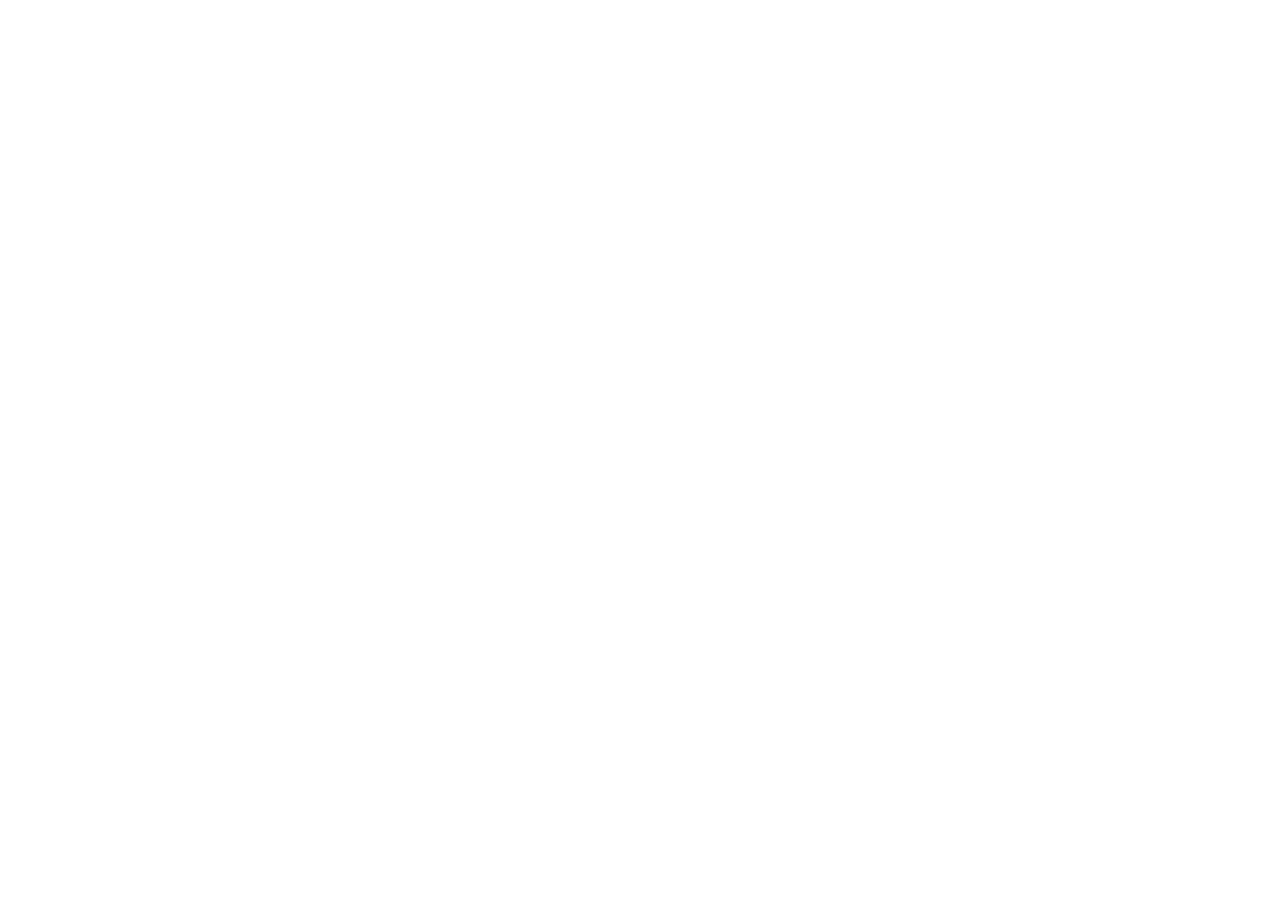
==== pages/about.html @ ea011dbf "Initial commit" ====
<!DOCTYPE html>
<html lang="en">
  <head>
    <meta charset="UTF-8" />
    <meta name="viewport" content="width=device-width, initial-scale=1.0" />
    <title>About</title>
    <link rel="stylesheet" href="../css/main.css" />
  </head>
  <body>
    <header>
      <nav>
        <div class="container">
          <div class="navigation"></div>
        </div>
      </nav>

      <div class="container"></div>
    </header>

    <main>
      <section>
        <div class="container"></div>
      </section>

      <section>
        <div class="container"></div>
      </section>
    </main>

    <footer>
      <div class="container"></div>
    </footer>
  </body>
</html>
---- css/main.css ----
*,
*::after,
*::before {
  margin: 0;
  padding: 0;
  box-sizing: border-box;
}

html {
  font-size: 62.5%;
  scroll-behavior: smooth;
  height: 100%;
}

a {
  display: inline-block;
  text-decoration: none;
}

ul,
ol {
  list-style: none;
}

img {
  display: flex;
  -o-object-fit: cover;
     object-fit: cover;
}

body {
  height: 100%;
  display: flex;
  flex-direction: column;
  font-family: "Barlow";
}

main {
  flex-grow: 1;
}

h1 {
  margin: 0;
}

h1,
h2,
h3,
h4,
h5,
h6 {
  font-family: "Fraunces";
  font-weight: 900;
}

.container {
  width: 100%;
  max-width: 1280px;
  margin-left: auto;
  margin-right: auto;
  padding-left: 5rem;
  padding-right: 5rem;
}

/* fraunces-regular - latin */
@font-face {
  font-display: swap; /* Check https://developer.mozilla.org/en-US/docs/Web/CSS/@font-face/font-display for other options. */
  font-family: "Fraunces";
  font-style: normal;
  font-weight: 400;
  src: url("../fonts/fraunces-v31-latin-regular.woff2") format("woff2"); /* Chrome 36+, Opera 23+, Firefox 39+, Safari 12+, iOS 10+ */
}
/* fraunces-900 - latin */
@font-face {
  font-display: swap; /* Check https://developer.mozilla.org/en-US/docs/Web/CSS/@font-face/font-display for other options. */
  font-family: "Fraunces";
  font-style: normal;
  font-weight: 900;
  src: url("../fonts/fraunces-v31-latin-900.woff2") format("woff2"); /* Chrome 36+, Opera 23+, Firefox 39+, Safari 12+, iOS 10+ */
}
/* barlow-regular - latin */
@font-face {
  font-display: swap; /* Check https://developer.mozilla.org/en-US/docs/Web/CSS/@font-face/font-display for other options. */
  font-family: "Barlow";
  font-style: normal;
  font-weight: 400;
  src: url("../fonts/barlow-v12-latin-regular.woff2") format("woff2"); /* Chrome 36+, Opera 23+, Firefox 39+, Safari 12+, iOS 10+ */
}
/* barlow-700 - latin */
@font-face {
  font-display: swap; /* Check https://developer.mozilla.org/en-US/docs/Web/CSS/@font-face/font-display for other options. */
  font-family: "Barlow";
  font-style: normal;
  font-weight: 700;
  src: url("../fonts/barlow-v12-latin-700.woff2") format("woff2"); /* Chrome 36+, Opera 23+, Firefox 39+, Safari 12+, iOS 10+ */
}/*# sourceMappingURL=main.css.map */
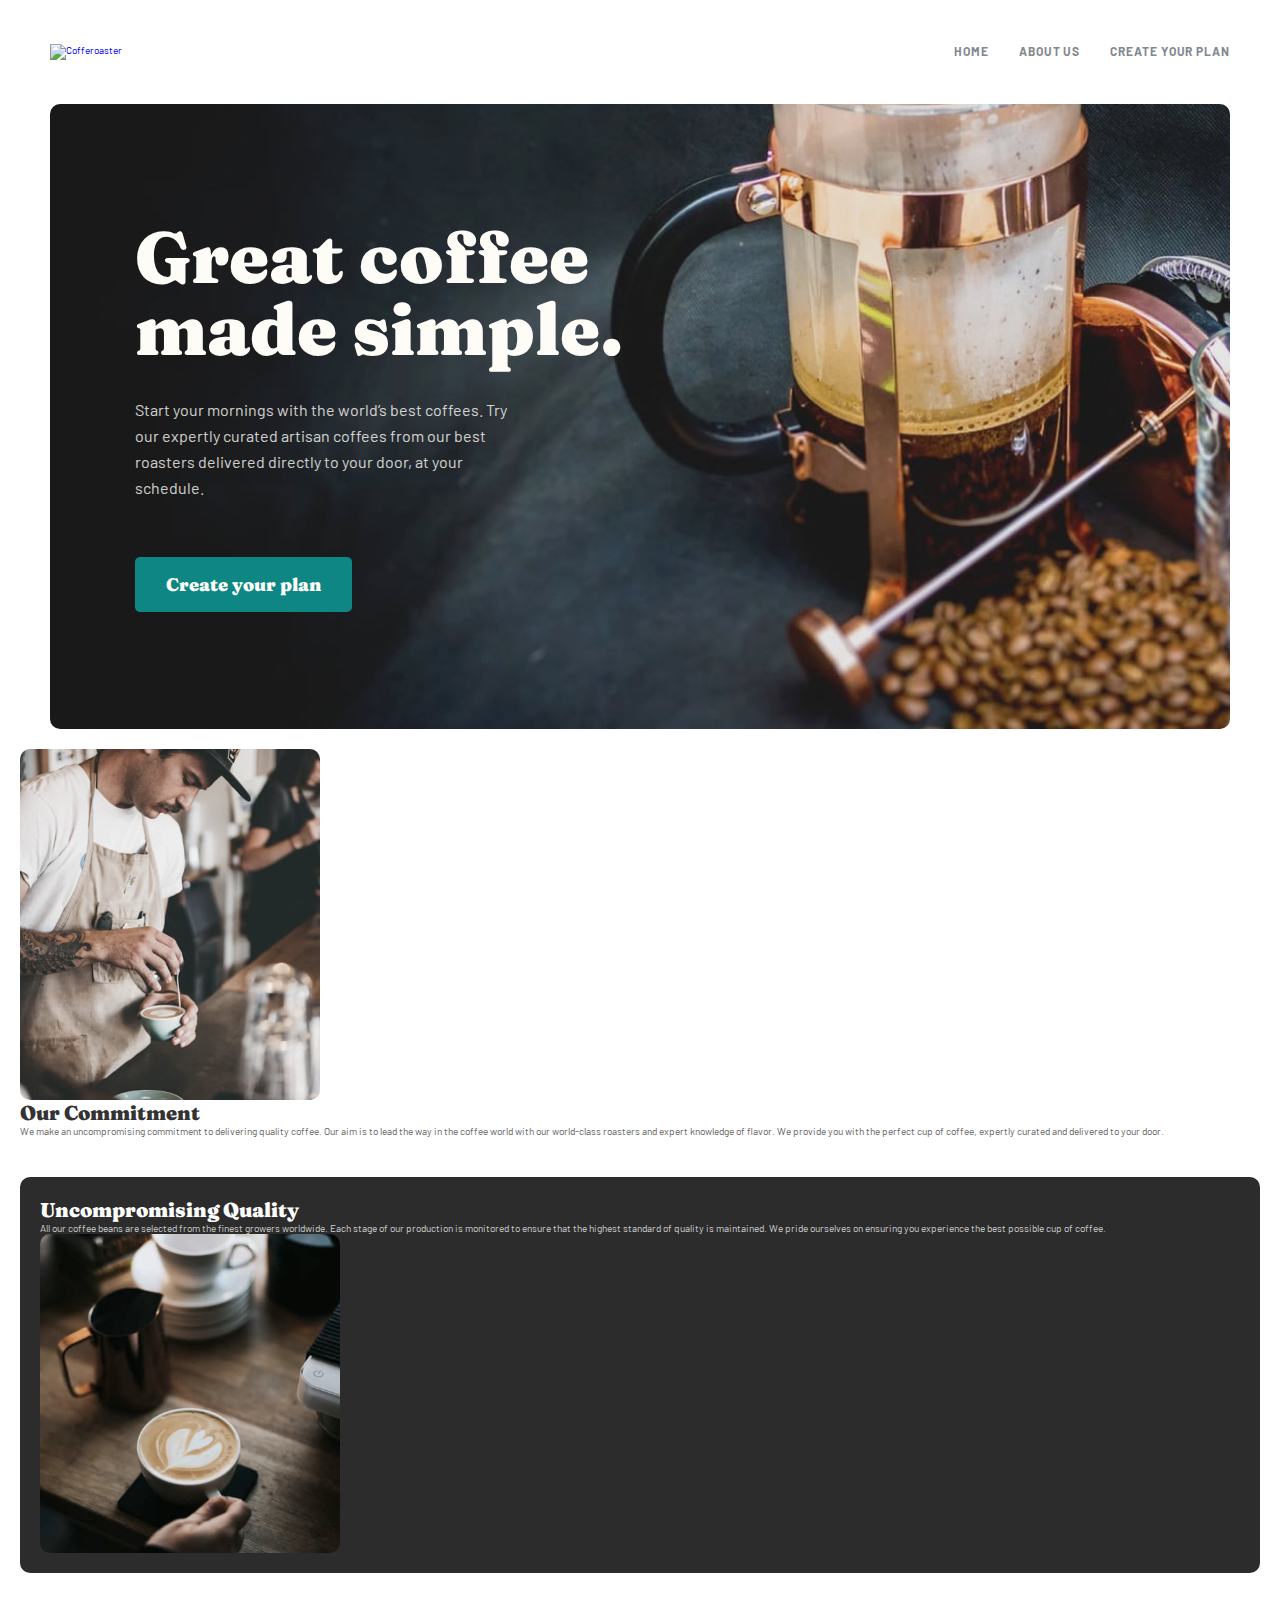
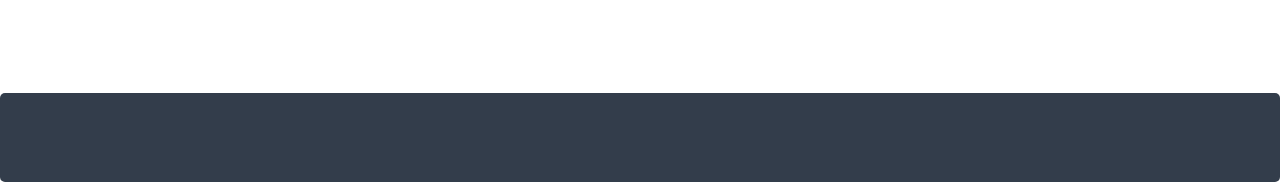
==== commit fdcd450e: "Cofeeraosters" ====
--- a/pages/about.html
+++ b/pages/about.html
@@ -10,20 +10,89 @@
     <header>
       <nav>
         <div class="container">
-          <div class="navigation"></div>
+          <div class="header-menu">
+            <a href="./index.html"
+              ><img
+                class="logo"
+                src="./img/shared/desktop/logo.svg"
+                alt="Cofferoaster"
+            /></a>
+            <ul class="header-menu__links">
+              <li><a class="header-menu__link" href="./index.html">HOME</a></li>
+              <li>
+                <a class="header-menu__link" href="./pages/about.html"
+                  >ABOUT US</a
+                >
+              </li>
+              <li>
+                <a class="header-menu__link" href="./pages/plan.html"
+                  >CREATE YOUR PLAN</a
+                >
+              </li>
+            </ul>
+
+            <button class="burger-button">
+              <img
+                class="burger-menu"
+                src="./img/shared/mobile/icon-hamburger.svg"
+              />
+            </button>
+          </div>
         </div>
       </nav>
 
-      <div class="container"></div>
+      <div class="container">
+        <div class="hero">
+          <div class="hero-content">
+            <h1 class="hero-content__title">Great coffee made simple.</h1>
+            <p class="hero-content__description">
+              Start your mornings with the world’s best coffees. Try our
+              expertly curated artisan coffees from our best roasters delivered
+              directly to your door, at your schedule.
+            </p>
+            <a class="btn" href="./pages/plan.html">Create your plan</a>
+          </div>
+        </div>
+      </div>
     </header>
 
-    <main>
-      <section>
-        <div class="container"></div>
+    <main class="main-content">
+      <section class="commitment-section">
+        <div class="commitment-content">
+          <img
+            src="../img/about/desktop/image-commitment.jpg"
+            alt="Our Commitment"
+          />
+          <div class="commitment-text">
+            <h2>Our Commitment</h2>
+            <p>
+              We make an uncompromising commitment to delivering quality coffee.
+              Our aim is to lead the way in the coffee world with our
+              world-class roasters and expert knowledge of flavor. We provide
+              you with the perfect cup of coffee, expertly curated and delivered
+              to your door.
+            </p>
+          </div>
+        </div>
       </section>
 
-      <section>
-        <div class="container"></div>
+      <section class="quality-section">
+        <div class="quality-content">
+          <div class="quality-text">
+            <h2>Uncompromising Quality</h2>
+            <p>
+              All our coffee beans are selected from the finest growers
+              worldwide. Each stage of our production is monitored to ensure
+              that the highest standard of quality is maintained. We pride
+              ourselves on ensuring you experience the best possible cup of
+              coffee.
+            </p>
+          </div>
+          <img
+            src="../img/about/desktop/image-quality.jpg"
+            alt="Uncompromising Quality"
+          />
+        </div>
       </section>
     </main>
 
--- a/css/main.css
+++ b/css/main.css
@@ -93,4 +93,737 @@
   font-style: normal;
   font-weight: 700;
   src: url("../fonts/barlow-v12-latin-700.woff2") format("woff2"); /* Chrome 36+, Opera 23+, Firefox 39+, Safari 12+, iOS 10+ */
+}
+.btn {
+  padding: 15px 31px;
+  border-radius: 5px;
+  cursor: pointer;
+  background-color: #0e8784;
+  font-size: 18px;
+  line-height: 25px;
+  font-weight: 900;
+  font-family: "Fraunces";
+  color: #fefcf7;
+  border: none;
+}
+
+.btn:hover {
+  background-color: #66d2cf;
+}
+
+.btn:active {
+  background-color: #e2dedb;
+}
+
+.header-menu {
+  display: flex;
+  justify-content: space-between;
+}
+
+nav {
+  padding: 44px 0;
+}
+
+.header-menu__links {
+  display: flex;
+  align-items: center;
+  gap: 30px;
+  font-size: 12px;
+  line-height: 0.8;
+  letter-spacing: 0.92px;
+  font-weight: 700;
+  font-family: "Barlow";
+}
+
+.header-menu__link {
+  color: #83888f;
+}
+
+.header-menu__link:hover {
+  color: #000;
+}
+
+.burger-menu {
+  display: none;
+  position: absolute;
+  top: 0;
+  right: 0;
+}
+
+.burger-button {
+  border: none;
+  background-color: transparent;
+  cursor: pointer;
+  position: absolute;
+  top: 0;
+  right: 0;
+}
+
+.hero {
+  background-image: url(../img/home/desktop/image-hero-coffeepress.jpg);
+  background-size: cover;
+  background-position: center;
+  border-radius: 10px;
+  padding: 11.7rem 8.5rem;
+}
+
+.hero-content__title {
+  font-size: 72px;
+  line-height: 1;
+  font-weight: 900;
+  font-family: "Fraunces";
+  max-width: 49.3rem;
+  color: #fefcf7;
+  margin-bottom: 32px;
+}
+
+.hero-content__description {
+  font-size: 16px;
+  line-height: 26px;
+  font-weight: 400;
+  font-family: "Barlow";
+  max-width: 39.5rem;
+  color: #fefcf7;
+  opacity: 80%;
+  margin-bottom: 56px;
+}
+
+.collection-main {
+  background-image: url(../img/home/desktop/our-collection.svg);
+  background-repeat: no-repeat;
+  background-size: contain;
+  height: 560px;
+  margin-top: 116px;
+  padding-bottom: 100px;
+  box-sizing: content-box;
+}
+
+.collection-cards {
+  display: flex;
+  align-items: center;
+  justify-content: center;
+  gap: 30px;
+  position: relative;
+  top: 150px;
+}
+
+.collection-box__img {
+  width: 255px;
+}
+
+.collection-box {
+  text-align: center;
+  display: flex;
+  flex-direction: column;
+  justify-content: center;
+}
+
+.collection-text {
+  width: 255px;
+}
+
+.collection-text__title {
+  font-size: 24px;
+  line-height: 32px;
+  color: #333d4b;
+  font-family: "Fraunces";
+  font-weight: 900;
+  margin-top: 71.55px;
+}
+
+.collection-text__description {
+  font-size: 16px;
+  line-height: 26px;
+  color: #333d4b;
+  font-family: "Barlow";
+  font-weight: 400;
+  margin-top: 24px;
+}
+
+.creative {
+  padding-bottom: 100px;
+}
+
+.backpage {
+  background-color: #333d4b;
+  background-image: url(../img/plan/desktop/bg-steps.png);
+  background-size: cover;
+  border-radius: 8px;
+  height: 577px;
+  margin-top: 100px;
+  text-align: center;
+  padding: 0 20px;
+}
+
+.creative {
+  height: 820px;
+  padding-bottom: 100px;
+}
+
+.text-size__title {
+  font-family: "Fraunces";
+  font-weight: 900;
+  font-size: 40px;
+  line-height: 48px;
+  margin: 0 auto;
+  color: #fefcf7;
+  padding-top: 100px;
+}
+
+.text-size__description {
+  font-family: "Barlow";
+  font-weight: 400;
+  font-size: 16px;
+  line-height: 26px;
+  opacity: 80%;
+  color: #fefcf7;
+  max-width: 540px;
+  margin: 0 auto;
+  padding-top: 24px;
+  padding-bottom: 86px;
+}
+
+.boss-box {
+  display: flex;
+  justify-content: center;
+  gap: 30px;
+}
+
+.box-small {
+  max-width: 350px;
+  padding: 72px 48px 48px 48px;
+  border-radius: 8px;
+  background-color: #0e8784;
+  display: flex;
+  flex-direction: column;
+  align-items: center;
+  justify-content: center;
+  text-align: center;
+}
+
+.box-text__title {
+  font-size: 24px;
+  line-height: 32px;
+  font-weight: 900;
+  font-family: "Fraunces";
+  color: #fefcf7;
+  margin-top: 56px;
+}
+
+.box-text__description {
+  font-size: 16px;
+  line-height: 26px;
+  font-weight: 400;
+  font-family: "Barlow";
+  color: #fefcf7;
+  width: 255px;
+  margin-top: 24px;
+}
+
+.how-it {
+  margin-top: 100px;
+  padding-bottom: 100px;
+}
+
+.how-it__title {
+  font-size: 24px;
+  line-height: 32px;
+  font-weight: 900;
+  font-family: "Fraunces";
+  color: #83888f;
+  margin-bottom: 80px;
+}
+
+.steps {
+  width: 65%;
+  max-width: 765px;
+  display: flex;
+  justify-content: space-between;
+  align-items: center;
+  height: 2px;
+  background-color: #fdd6ba;
+}
+.steps span {
+  display: inline-block;
+  width: 31px;
+  height: 31px;
+  border-radius: 50%;
+  border: 2px solid #0e8784;
+  background-color: #fff;
+}
+
+.how-it__content__boxes {
+  display: flex;
+  gap: 95px;
+  margin-top: 67px;
+  margin-bottom: 64px;
+}
+
+.number {
+  font-size: 72px;
+  line-height: 72px;
+  font-weight: 900;
+  font-family: "Fraunces";
+  color: #fdd6ba;
+}
+
+.how-it__content__box__title {
+  font-size: 32px;
+  line-height: 36px;
+  font-weight: 900;
+  font-family: "Fraunces";
+  color: #333d4b;
+  width: 255px;
+  margin-top: 38px;
+  margin-bottom: 42px;
+}
+
+.how-it__content__box__description {
+  font-size: 16px;
+  line-height: 26px;
+  font-weight: 400;
+  font-family: "Barlow";
+  width: 285px;
+}
+
+footer {
+  background-color: #333d4b;
+  margin-top: 100px;
+  margin-bottom: 30px;
+  padding: 47px 85px 42px 85px;
+  border-radius: 5px;
+  display: flex;
+  align-items: center;
+  justify-content: space-between;
+}
+
+.logo-footer {
+  display: flex;
+  -moz-column-gap: 102.9px;
+       column-gap: 102.9px;
+  align-items: center;
+}
+
+.footer-menu {
+  display: flex;
+  gap: 33px;
+}
+
+.footer-menu__list a {
+  color: #83888f;
+  font-weight: 700;
+  font-family: "Barlow";
+  font-size: 12px;
+  line-height: 15px;
+  letter-spacing: 0.92px;
+}
+
+.social-icon a {
+  margin-right: 24px;
+}
+
+.social-icon path:hover {
+  fill: #fdd6ba;
+}
+
+.main-content {
+  display: flex;
+  flex-direction: column;
+  gap: 4rem;
+  padding: 2rem;
+}
+.main-content .commitment-section,
+.main-content .quality-section {
+  display: flex;
+  align-items: center;
+  gap: 2rem;
+}
+.main-content .commitment-section img,
+.main-content .quality-section img {
+  width: 300px;
+  height: auto;
+  border-radius: 10px;
+}
+.main-content .commitment-section .commitment-text h2,
+.main-content .commitment-section .quality-text h2,
+.main-content .quality-section .commitment-text h2,
+.main-content .quality-section .quality-text h2 {
+  font-size: 2rem;
+  color: #333;
+}
+.main-content .commitment-section .commitment-text p,
+.main-content .commitment-section .quality-text p,
+.main-content .quality-section .commitment-text p,
+.main-content .quality-section .quality-text p {
+  font-size: 1rem;
+  color: #666;
+}
+.main-content .quality-section {
+  background-color: #2c2c2c;
+  color: #fff;
+  padding: 2rem;
+  border-radius: 10px;
+}
+.main-content .quality-section .quality-text h2 {
+  color: #fff;
+}
+.main-content .quality-section .quality-text p {
+  color: #ccc;
+}
+
+@media screen and (max-width: 1160px) {
+  .box-small {
+    max-width: 320px;
+  }
+  .how-it__content__boxes {
+    gap: 50px;
+  }
+}
+@media screen and (max-width: 1060px) {
+  .box-small {
+    max-width: 280px;
+    padding: 70px 20px 20px 20px;
+  }
+  .box-text__description {
+    width: 220px;
+  }
+  .box-text__title {
+    font-size: 20px;
+  }
+  .box-text__title:nth-child(3) {
+    margin-top: 65px;
+  }
+  .collection-cards {
+    gap: 13px;
+  }
+  .collection-box__img {
+    width: 200px;
+  }
+  .collection-text {
+    width: 200px;
+  }
+  .how-it__content__boxes {
+    gap: 30px;
+  }
+  footer {
+    padding: 47px 50px 47px 85px;
+  }
+}
+@media screen and (max-width: 930px) {
+  .box-small {
+    max-width: 240px;
+  }
+  .how-it__content__boxes {
+    gap: 18px;
+  }
+  .how-it__content__box__description {
+    width: 230px;
+  }
+}
+@media screen and (max-width: 830px) {
+  .boss-box {
+    display: flex;
+    flex-direction: column;
+    align-items: center;
+  }
+  .box-small {
+    max-width: 573px;
+    width: 100%;
+    height: 170px;
+    display: flex;
+    flex-direction: row;
+    gap: 24px;
+    padding: 41px 48px 41px 70px;
+  }
+  .text-size__title {
+    font-size: 32px;
+    line-height: 40px;
+  }
+  .text-size__description {
+    font-size: 15px;
+    line-height: 25px;
+    padding-bottom: 70px;
+  }
+  .box-text {
+    margin-left: 55px;
+  }
+  .box-text__title {
+    margin-top: 0;
+    text-align: left;
+  }
+  .box-text__description {
+    margin-top: 16px;
+    text-align: left;
+    width: 100%;
+  }
+  .backpage {
+    height: 573px;
+  }
+  .how-it__content__boxes {
+    flex-direction: column;
+    text-align: center;
+    gap: 56px;
+  }
+  .how-it__content__box__title {
+    margin-left: auto;
+    margin-right: auto;
+    font-size: 25px;
+    line-height: 30px;
+    max-width: 327px;
+    margin-bottom: 24px;
+    margin-top: 24px;
+  }
+  .how-it__content__box__description {
+    margin-left: auto;
+    margin-right: auto;
+    font-size: 14px;
+    line-height: 16px;
+    max-width: 327px;
+  }
+  .steps {
+    margin-left: auto;
+    margin-right: auto;
+  }
+  .creative {
+    height: 980px;
+  }
+  .how-it__title {
+    text-align: center;
+    font-size: 40px;
+    line-height: 45px;
+  }
+  .last-section-button {
+    display: flex;
+    justify-content: center;
+    align-items: center;
+    text-align: center;
+  }
+  .logo-footer {
+    flex-direction: column;
+    gap: 32px;
+  }
+  footer {
+    flex-direction: column;
+    gap: 65px;
+  }
+}
+@media screen and (max-width: 769px) {
+  .hero {
+    background-image: url(../img/home/tablet/image-hero-coffeepress.jpg);
+    background-position: center;
+    padding: 10.4rem 5.8rem;
+  }
+  .hero-content__title {
+    margin-bottom: 24px;
+    font-size: 48px;
+    line-height: 48px;
+    max-width: 329px;
+  }
+  .hero-content__description {
+    margin-bottom: 40px;
+    font-size: 15px;
+    line-height: 25px;
+  }
+  .collection-main {
+    height: 1050px;
+    margin-top: 120px;
+    padding-bottom: 72px;
+  }
+  .collection-cards {
+    flex-direction: column;
+  }
+  .collection-box {
+    text-align: left;
+    flex-direction: row;
+  }
+  .collection-text {
+    width: 282px;
+  }
+  .collection-text__title {
+    margin-top: 0px;
+  }
+  .backpage {
+    margin-top: 72px;
+  }
+  .logo-footer {
+    flex-direction: column;
+  }
+}
+@media screen and (max-width: 660px) {
+  .header-menu__links {
+    display: none;
+  }
+  .header-menu {
+    align-items: center;
+  }
+  .burger-menu {
+    display: block;
+    width: 29px;
+  }
+  .burger-button {
+    position: relative;
+    top: -8px;
+  }
+}
+@media screen and (max-width: 600px) {
+  .boss-box {
+    display: flex;
+    flex-direction: column;
+    align-items: center;
+  }
+  .box-small {
+    max-width: 279px;
+    width: 100%;
+    height: 382px;
+    display: flex;
+    flex-direction: column;
+    gap: 24px;
+    padding: 72px 12px 48px 12px;
+  }
+  .text-size__title {
+    font-size: 32px;
+    line-height: 40px;
+  }
+  .text-size__description {
+    font-size: 15px;
+    line-height: 25px;
+    padding-bottom: 70px;
+  }
+  .box-text {
+    margin-left: 0;
+    display: flex;
+    flex-direction: column;
+    align-items: center;
+    justify-content: center;
+  }
+  .box-text__title {
+    margin-top: 55px;
+    text-align: left;
+    font-size: 24px;
+    text-align: center;
+  }
+  .box-text__description {
+    margin-top: 16px;
+    text-align: left;
+    width: 100%;
+    text-align: center;
+  }
+  .backpage {
+    height: 902px;
+    background-image: url(../img/plan/mobile/bg-order-summary.png);
+    background-repeat: no-repeat;
+    background-size: cover;
+  }
+  .creative {
+    height: 1499px;
+  }
+}
+@media screen and (max-width: 550px) {
+  .hero {
+    background-image: url(../img/home/mobile/image-hero-coffeepress.jpg);
+    background-position: center;
+    padding: 10rem 2.4rem;
+  }
+  .hero-content {
+    text-align: center;
+  }
+  .hero-content__title {
+    margin-bottom: 24px;
+    font-size: 40px;
+    line-height: 40px;
+    max-width: 279px;
+    margin-left: auto;
+    margin-right: auto;
+  }
+  .hero-content__description {
+    margin-bottom: 40px;
+    font-size: 15px;
+    line-height: 25px;
+    max-width: 279px;
+    margin-left: auto;
+    margin-right: auto;
+  }
+  .collection-main {
+    height: 1580px;
+    margin-top: 120px;
+    padding-bottom: 60px;
+  }
+  .collection-cards {
+    flex-direction: column;
+    gap: 50px;
+  }
+  .collection-box__img {
+    margin-left: auto;
+    margin-right: auto;
+  }
+  .collection-box {
+    text-align: center;
+    flex-direction: column;
+  }
+  .collection-text {
+    width: 282px;
+  }
+  .collection-text__title {
+    margin-top: 24px;
+  }
+  .backpage {
+    margin-top: 60px;
+  }
+  .footer-menu {
+    flex-direction: column;
+    text-align: center;
+  }
+  .social-icon {
+    text-align: center;
+    margin-left: auto;
+    margin-right: auto;
+  }
+  .icon-social {
+    margin-left: auto;
+    margin-right: auto;
+    display: flex;
+    align-items: center;
+    justify-content: center;
+  }
+}
+@media screen and (max-width: 440px) {
+  footer {
+    padding: 40px 30px;
+  }
+}
+@media screen and (max-width: 400px) {
+  .logo {
+    width: 180px;
+  }
+  .burger-menu {
+    width: 19px;
+  }
+  .hero-content__title {
+    font-size: 30px;
+    line-height: 32px;
+  }
+  .hero-content__description {
+    font-size: 18px;
+    line-height: 20px;
+  }
+  .btn {
+    font-size: 13px;
+  }
+}
+@media screen and (max-width: 330px) {
+  .hero-content__title {
+    font-size: 25px;
+    line-height: 25px;
+  }
+  .hero-content__description {
+    font-size: 15px;
+    line-height: 15px;
+  }
+  .btn {
+    font-size: 13px;
+    padding: 15px 25px;
+  }
+  .logo-svg {
+    width: 180px;
+  }
 }/*# sourceMappingURL=main.css.map */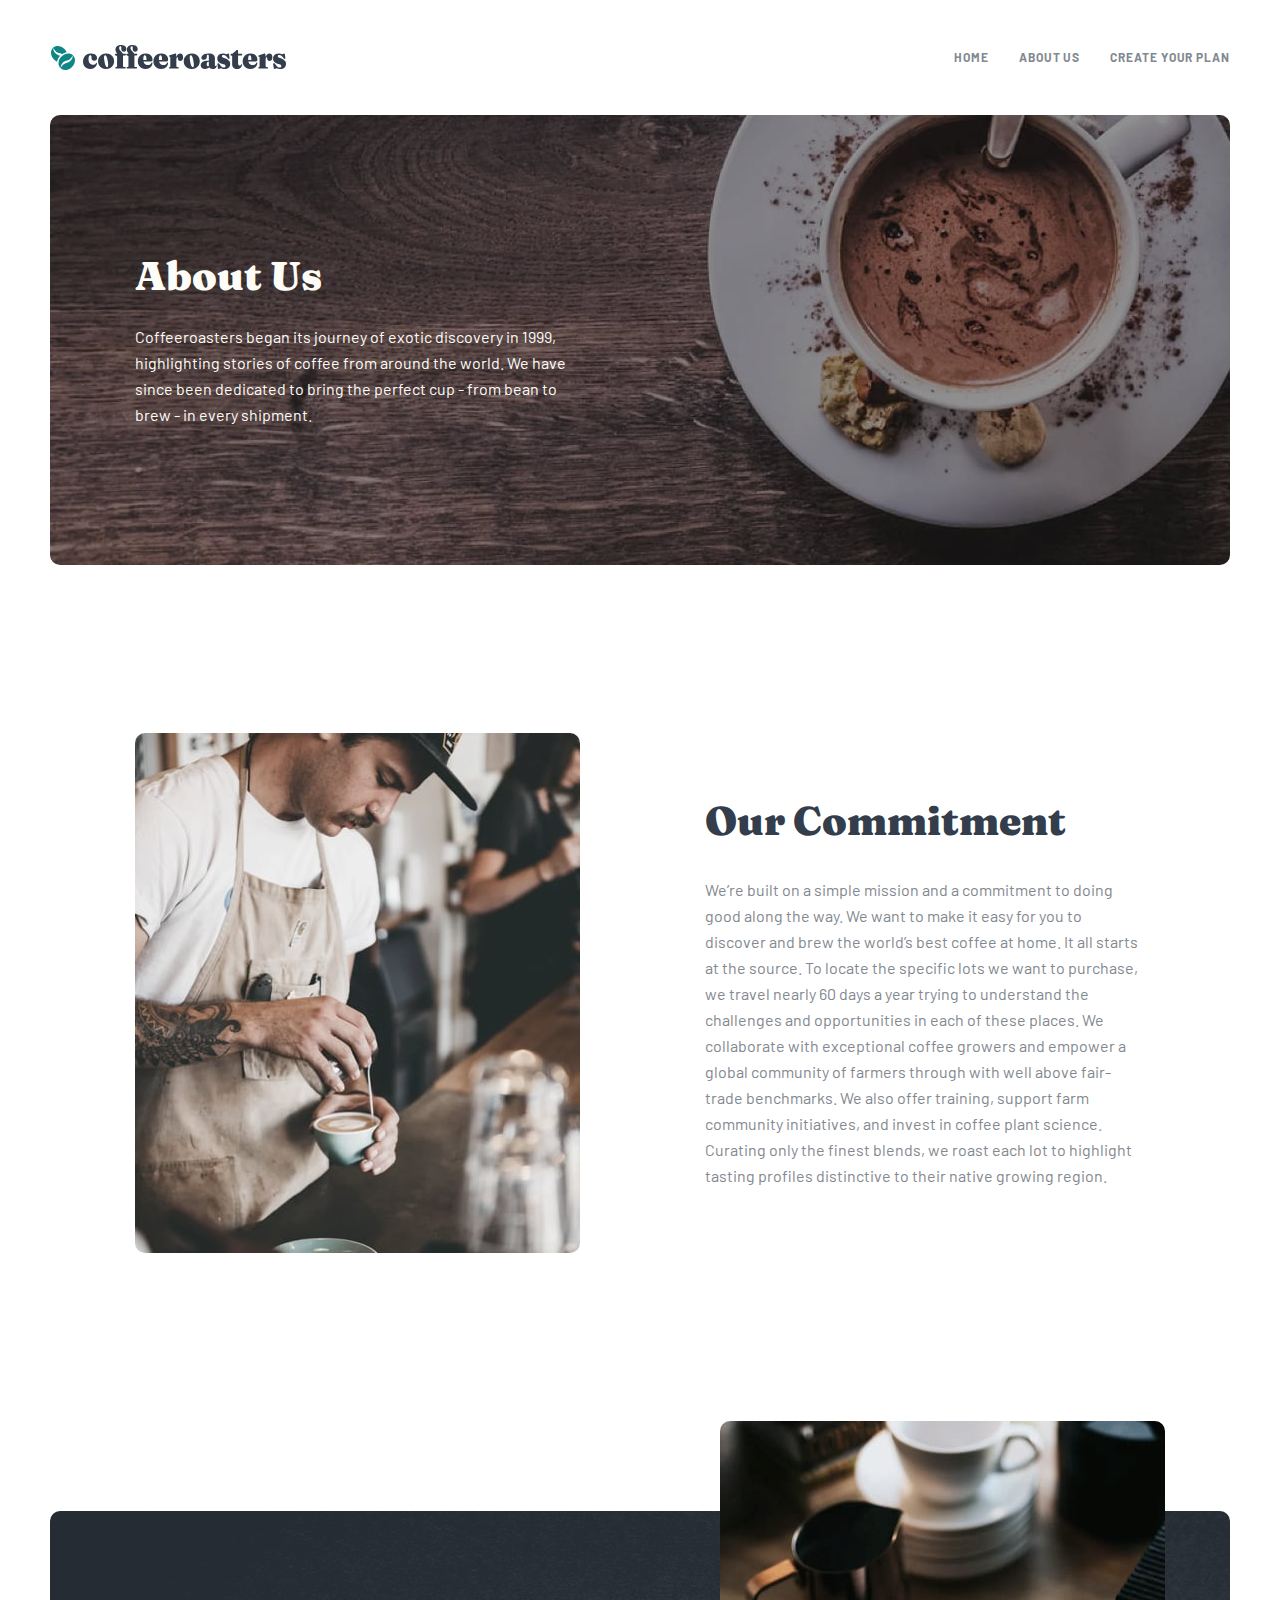
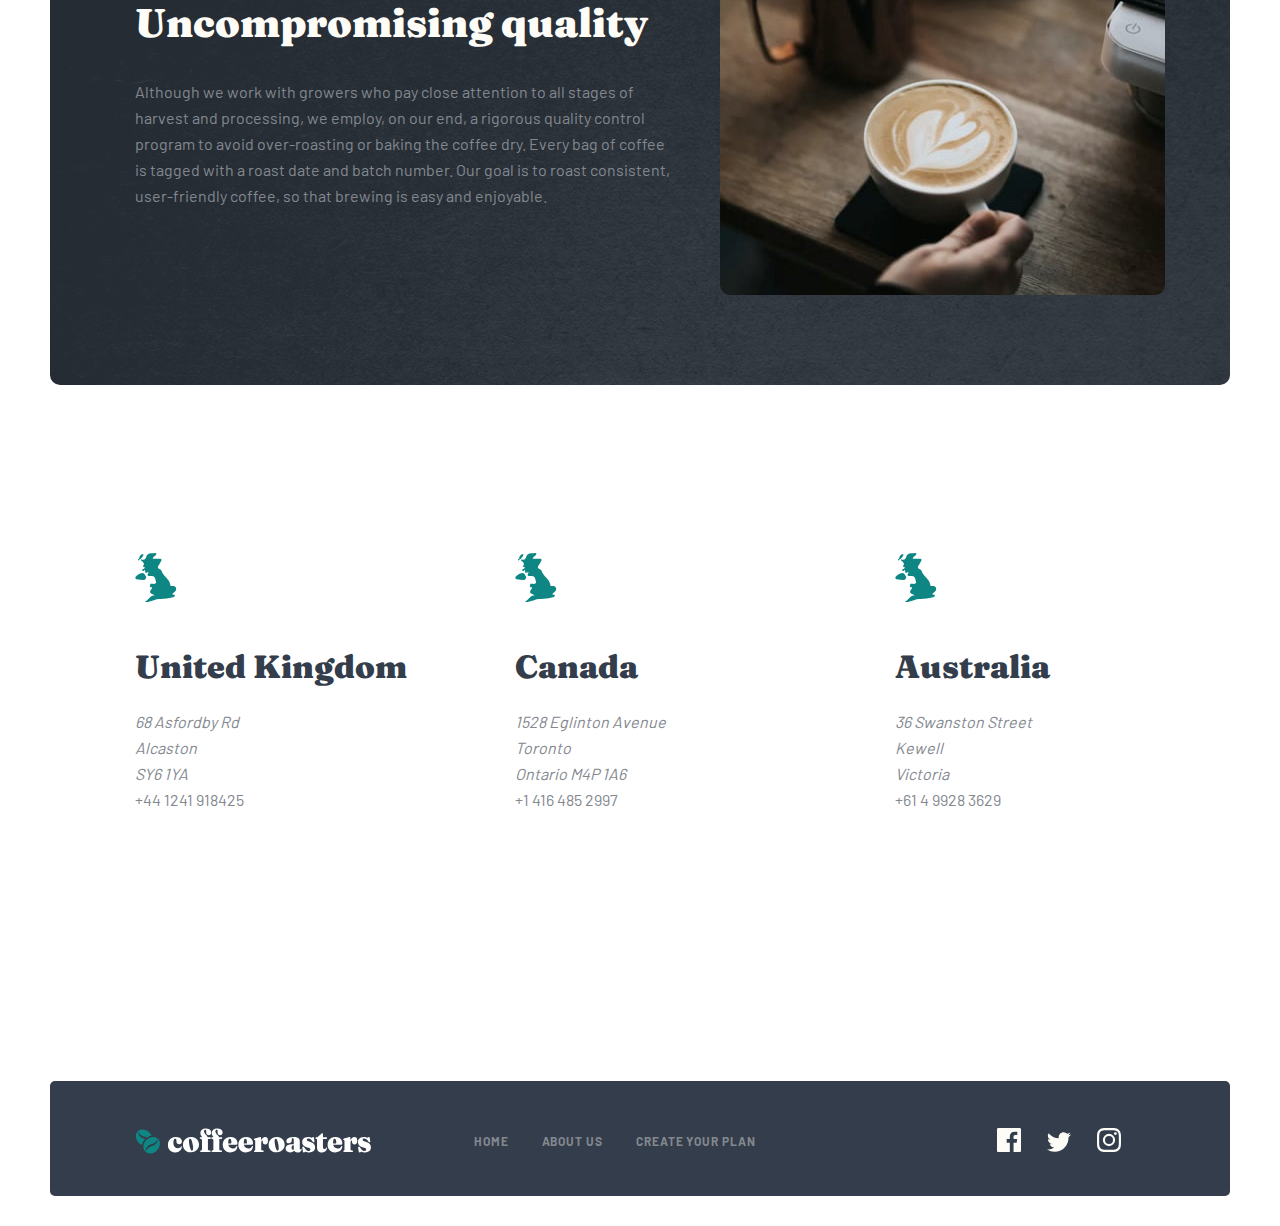
==== commit f29b6214: "Cofeeroasters" ====
--- a/pages/about.html
+++ b/pages/about.html
@@ -3,7 +3,7 @@
   <head>
     <meta charset="UTF-8" />
     <meta name="viewport" content="width=device-width, initial-scale=1.0" />
-    <title>About</title>
+    <title>About Us</title>
     <link rel="stylesheet" href="../css/main.css" />
   </head>
   <body>
@@ -11,21 +11,23 @@
       <nav>
         <div class="container">
           <div class="header-menu">
-            <a href="./index.html"
+            <a href="../index.html"
               ><img
                 class="logo"
-                src="./img/shared/desktop/logo.svg"
+                src="../img/shared/desktop/logo.svg"
                 alt="Cofferoaster"
             /></a>
             <ul class="header-menu__links">
-              <li><a class="header-menu__link" href="./index.html">HOME</a></li>
               <li>
-                <a class="header-menu__link" href="./pages/about.html"
+                <a class="header-menu__link" href="../index.html">HOME</a>
+              </li>
+              <li>
+                <a class="header-menu__link" href="../pages/about.html"
                   >ABOUT US</a
                 >
               </li>
               <li>
-                <a class="header-menu__link" href="./pages/plan.html"
+                <a class="header-menu__link" href="../pages/plan.html"
                   >CREATE YOUR PLAN</a
                 >
               </li>
@@ -34,7 +36,7 @@
             <button class="burger-button">
               <img
                 class="burger-menu"
-                src="./img/shared/mobile/icon-hamburger.svg"
+                src="../img/shared/mobile/icon-hamburger.svg"
               />
             </button>
           </div>
@@ -42,62 +44,179 @@
       </nav>
 
       <div class="container">
-        <div class="hero">
-          <div class="hero-content">
-            <h1 class="hero-content__title">Great coffee made simple.</h1>
-            <p class="hero-content__description">
-              Start your mornings with the world’s best coffees. Try our
-              expertly curated artisan coffees from our best roasters delivered
-              directly to your door, at your schedule.
+        <div class="about__header">
+          <div class="about__header__active">
+            <h1 class="about__header__active__title">About Us</h1>
+
+            <p class="about__header__active__description">
+              Coffeeroasters began its journey of exotic discovery in 1999,
+              highlighting stories of coffee from around the world. We have
+              since been dedicated to bring the perfect cup - from bean to brew
+              - in every shipment.
             </p>
-            <a class="btn" href="./pages/plan.html">Create your plan</a>
           </div>
         </div>
       </div>
     </header>
 
-    <main class="main-content">
+    <main class="first-content">
       <section class="commitment-section">
-        <div class="commitment-content">
-          <img
-            src="../img/about/desktop/image-commitment.jpg"
-            alt="Our Commitment"
-          />
-          <div class="commitment-text">
-            <h2>Our Commitment</h2>
-            <p>
-              We make an uncompromising commitment to delivering quality coffee.
-              Our aim is to lead the way in the coffee world with our
-              world-class roasters and expert knowledge of flavor. We provide
-              you with the perfect cup of coffee, expertly curated and delivered
-              to your door.
-            </p>
+        <div class="container">
+          <div class="commitment-content">
+            <img
+              class="commitment-section__picture"
+              src="../img/about/desktop/image-commitment.jpg"
+              alt="Our Commitment"
+            />
+
+            <div class="commitment-text">
+              <h2 class="commitment-text__title">Our Commitment</h2>
+              <p class="commitment-text__description">
+                We’re built on a simple mission and a commitment to doing good
+                along the way. We want to make it easy for you to discover and
+                brew the world’s best coffee at home. It all starts at the
+                source. To locate the specific lots we want to purchase, we
+                travel nearly 60 days a year trying to understand the challenges
+                and opportunities in each of these places. We collaborate with
+                exceptional coffee growers and empower a global community of
+                farmers through with well above fair-trade benchmarks. We also
+                offer training, support farm community initiatives, and invest
+                in coffee plant science. Curating only the finest blends, we
+                roast each lot to highlight tasting profiles distinctive to
+                their native growing region.
+              </p>
+            </div>
           </div>
         </div>
       </section>
 
       <section class="quality-section">
-        <div class="quality-content">
-          <div class="quality-text">
-            <h2>Uncompromising Quality</h2>
-            <p>
-              All our coffee beans are selected from the finest growers
-              worldwide. Each stage of our production is monitored to ensure
-              that the highest standard of quality is maintained. We pride
-              ourselves on ensuring you experience the best possible cup of
-              coffee.
-            </p>
-          </div>
-          <img
-            src="../img/about/desktop/image-quality.jpg"
-            alt="Uncompromising Quality"
-          />
+        <div class="container">
+          <div class="quality-content">
+            <div class="quality-text">
+              <h2 class="quality-text__title">Uncompromising quality</h2>
+              <p class="quality-text__description">
+                Although we work with growers who pay close attention to all
+                stages of harvest and processing, we employ, on our end, a
+                rigorous quality control program to avoid over-roasting or
+                baking the coffee dry. Every bag of coffee is tagged with a
+                roast date and batch number. Our goal is to roast consistent,
+                user-friendly coffee, so that brewing is easy and enjoyable.
+              </p>
+            </div>
+            <img
+              class="quality-content__picture"
+              src="../img/about/desktop/image-quality.jpg"
+              alt="Uncompromising Quality"
+            />
+          </div>
+        </div>
+      </section>
+
+      <section class="headquarters">
+        <div class="container headquarters__box">
+          <div class="cards">
+            <div class="cards__box">
+              <img src="../img/about/desktop/illustration-uk.svg" alt="" />
+              <h3 class="cards__box__title">United Kingdom</h3>
+              <address class="address">68 Asfordby Rd</address>
+              <address class="address">Alcaston</address>
+              <address class="address">SY6 1YA</address>
+              <a class="phone-number" href="tel:+44 1241 918425"
+                >+44 1241 918425</a
+              >
+            </div>
+
+            <div class="cards__box">
+              <img src="../img/about/desktop/illustration-uk.svg" alt="" />
+              <h3 class="cards__box__title">Canada</h3>
+              <address class="address">1528 Eglinton Avenue</address>
+              <address class="address">Toronto</address>
+              <address class="address">Ontario M4P 1A6</address>
+              <a class="phone-number" href="tel:+1 416 485 2997"
+                >+1 416 485 2997</a
+              >
+            </div>
+
+            <div class="cards__box">
+              <img src="../img/about/desktop/illustration-uk.svg" alt="" />
+              <h3 class="cards__box__title">Australia</h3>
+              <address class="address">36 Swanston Street</address>
+              <address class="address">Kewell</address>
+              <address class="address">Victoria</address>
+              <a class="phone-number" href="tel:+61 4 9928 3629"
+                >+61 4 9928 3629</a
+              >
+            </div>
+          </div>
         </div>
       </section>
     </main>
 
-    <footer>
-      <div class="container"></div>
-    </footer>
+    <div class="container">
+      <footer>
+        <div class="logo-footer">
+          <a href="./index.html">
+            <img
+              class="logo-svg"
+              src="../img/shared/desktop/logo-footer.svg"
+              alt=""
+            />
+          </a>
+
+          <ul class="footer-menu">
+            <li class="footer-menu__list"><a href="./index.html">HOME</a></li>
+            <li class="footer-menu__list">
+              <a href="./pages/about.html">ABOUT US</a>
+            </li>
+            <li class="footer-menu__list">
+              <a href="./pages/plan.html">CREATE YOUR PLAN</a>
+            </li>
+          </ul>
+        </div>
+
+        <div class="social-icon">
+          <a href="#">
+            <svg
+              class="icon-social"
+              xmlns="http://www.w3.org/2000/svg"
+              width="24"
+              height="24"
+            >
+              <path
+                fill="#FEFCF7"
+                d="M22.675 0H1.325C.593 0 0 .593 0 1.325v21.351C0 23.407.593 24 1.325 24H12.82v-9.294H9.692v-3.622h3.128V8.413c0-3.1 1.893-4.788 4.659-4.788 1.325 0 2.463.099 2.795.143v3.24l-1.918.001c-1.504 0-1.795.715-1.795 1.763v2.313h3.587l-.467 3.622h-3.12V24h6.116c.73 0 1.323-.593 1.323-1.325V1.325C24 .593 23.407 0 22.675 0z"
+              />
+            </svg>
+          </a>
+          <a href="#"
+            ><svg
+              class="icon-social"
+              xmlns="http://www.w3.org/2000/svg"
+              width="24"
+              height="20"
+            >
+              <path
+                fill="#FEFCF7"
+                d="M24 2.557a9.83 9.83 0 01-2.828.775A4.932 4.932 0 0023.337.608a9.864 9.864 0 01-3.127 1.195A4.916 4.916 0 0016.616.248c-3.179 0-5.515 2.966-4.797 6.045A13.978 13.978 0 011.671 1.149a4.93 4.93 0 001.523 6.574 4.903 4.903 0 01-2.229-.616c-.054 2.281 1.581 4.415 3.949 4.89a4.935 4.935 0 01-2.224.084 4.928 4.928 0 004.6 3.419A9.9 9.9 0 010 17.54a13.94 13.94 0 007.548 2.212c9.142 0 14.307-7.721 13.995-14.646A10.025 10.025 0 0024 2.557z"
+              />
+            </svg>
+          </a>
+          <a href="#"
+            ><svg
+              class="icon-social"
+              xmlns="http://www.w3.org/2000/svg"
+              width="24"
+              height="24"
+            >
+              <path
+                fill="#FEFCF7"
+                d="M12 2.163c3.204 0 3.584.012 4.85.07 3.252.148 4.771 1.691 4.919 4.919.058 1.265.069 1.645.069 4.849 0 3.205-.012 3.584-.069 4.849-.149 3.225-1.664 4.771-4.919 4.919-1.266.058-1.644.07-4.85.07-3.204 0-3.584-.012-4.849-.07-3.26-.149-4.771-1.699-4.919-4.92-.058-1.265-.07-1.644-.07-4.849 0-3.204.013-3.583.07-4.849.149-3.227 1.664-4.771 4.919-4.919 1.266-.057 1.645-.069 4.849-.069zM12 0C8.741 0 8.333.014 7.053.072 2.695.272.273 2.69.073 7.052.014 8.333 0 8.741 0 12c0 3.259.014 3.668.072 4.948.2 4.358 2.618 6.78 6.98 6.98C8.333 23.986 8.741 24 12 24c3.259 0 3.668-.014 4.948-.072 4.354-.2 6.782-2.618 6.979-6.98.059-1.28.073-1.689.073-4.948 0-3.259-.014-3.667-.072-4.947-.196-4.354-2.617-6.78-6.979-6.98C15.668.014 15.259 0 12 0zm0 5.838a6.162 6.162 0 100 12.324 6.162 6.162 0 000-12.324zM12 16a4 4 0 110-8 4 4 0 010 8zm6.406-11.845a1.44 1.44 0 100 2.881 1.44 1.44 0 000-2.881z"
+              />
+            </svg>
+          </a>
+        </div>
+      </footer>
+    </div>
   </body>
 </html>
--- a/css/main.css
+++ b/css/main.css
@@ -113,6 +113,148 @@
 
 .btn:active {
   background-color: #e2dedb;
+}
+
+.about__header {
+  background-image: url(../img/about/desktop/image-hero-whitecup.jpg);
+  background-size: cover;
+  padding: 137px 85px;
+  border-radius: 10px;
+}
+
+.about__header__active__title {
+  font-family: "Fraunces";
+  font-weight: 900;
+  font-size: 40px;
+  line-height: 48px;
+  color: #fefcf7;
+}
+
+.about__header__active__description {
+  font-family: "Barlow";
+  font-weight: 400;
+  font-size: 16px;
+  line-height: 26px;
+  max-width: 445px;
+  color: #fefcf7;
+  margin-top: 24px;
+}
+
+.commitment-content {
+  display: flex;
+  align-items: center;
+  padding: 0 85px;
+  gap: 125px;
+  margin-top: 168px;
+  margin-bottom: 258px;
+}
+
+.commitment-section__picture {
+  width: 445px;
+  border-radius: 10px;
+}
+
+.commitment-text__title {
+  font-family: "Fraunces";
+  font-weight: 900;
+  font-size: 40px;
+  line-height: 48px;
+  color: #333d4b;
+}
+
+.commitment-text__description {
+  font-family: "Barlow";
+  font-weight: 400;
+  font-size: 16px;
+  line-height: 26px;
+  max-width: 540px;
+  color: #83888f;
+  margin-top: 32px;
+}
+
+.quality-content {
+  display: flex;
+  border-radius: 10px;
+  background-color: #333d4b;
+  background-image: url(../img/about/desktop/bg-quality.png);
+  padding: 88px 85px 176px 85px;
+  position: relative;
+}
+
+.quality-content__picture {
+  position: absolute;
+  top: -90px;
+  left: 670px;
+  border-radius: 10px;
+}
+
+.quality-text {
+  max-width: 540px;
+}
+
+.quality-text__title {
+  font-family: "Fraunces";
+  font-weight: 900;
+  font-size: 40px;
+  line-height: 48px;
+  color: #fefcf7;
+}
+
+.quality-text__description {
+  font-family: "Barlow";
+  font-weight: 400;
+  font-size: 16px;
+  line-height: 26px;
+  max-width: 540px;
+  color: #83888f;
+  margin-top: 32px;
+}
+
+.headquarters {
+  margin-top: 168px;
+  margin-bottom: 168px;
+}
+
+.headquarters__box {
+  padding-left: 135px;
+}
+
+.cards {
+  display: flex;
+  align-items: center;
+  gap: 95px;
+}
+
+.cards__box {
+  max-width: 285px;
+  width: 100%;
+}
+
+.cards__box__title {
+  font-family: "Fraunces";
+  font-weight: 900;
+  font-size: 32px;
+  line-height: 36px;
+  color: #333d4b;
+  margin-top: 46px;
+  margin-bottom: 24px;
+}
+
+.address {
+  font-family: "Barlow";
+  font-weight: 400;
+  font-size: 16px;
+  line-height: 26px;
+  color: #83888f;
+}
+
+.phone-number {
+  font-family: "Barlow";
+  font-weight: 400;
+  font-size: 16px;
+  line-height: 26px;
+  color: #83888f;
+  list-style: circle;
 }
 
 .header-menu {
@@ -426,51 +568,6 @@
   fill: #fdd6ba;
 }
 
-.main-content {
-  display: flex;
-  flex-direction: column;
-  gap: 4rem;
-  padding: 2rem;
-}
-.main-content .commitment-section,
-.main-content .quality-section {
-  display: flex;
-  align-items: center;
-  gap: 2rem;
-}
-.main-content .commitment-section img,
-.main-content .quality-section img {
-  width: 300px;
-  height: auto;
-  border-radius: 10px;
-}
-.main-content .commitment-section .commitment-text h2,
-.main-content .commitment-section .quality-text h2,
-.main-content .quality-section .commitment-text h2,
-.main-content .quality-section .quality-text h2 {
-  font-size: 2rem;
-  color: #333;
-}
-.main-content .commitment-section .commitment-text p,
-.main-content .commitment-section .quality-text p,
-.main-content .quality-section .commitment-text p,
-.main-content .quality-section .quality-text p {
-  font-size: 1rem;
-  color: #666;
-}
-.main-content .quality-section {
-  background-color: #2c2c2c;
-  color: #fff;
-  padding: 2rem;
-  border-radius: 10px;
-}
-.main-content .quality-section .quality-text h2 {
-  color: #fff;
-}
-.main-content .quality-section .quality-text p {
-  color: #ccc;
-}
-
 @media screen and (max-width: 1160px) {
   .box-small {
     max-width: 320px;
@@ -785,6 +882,9 @@
     align-items: center;
     justify-content: center;
   }
+  .steps {
+    display: none;
+  }
 }
 @media screen and (max-width: 440px) {
   footer {
@@ -808,6 +908,11 @@
   }
   .btn {
     font-size: 13px;
+  }
+}
+@media screen and (max-width: 360px) {
+  .creative {
+    height: 1650px;
   }
 }
 @media screen and (max-width: 330px) {
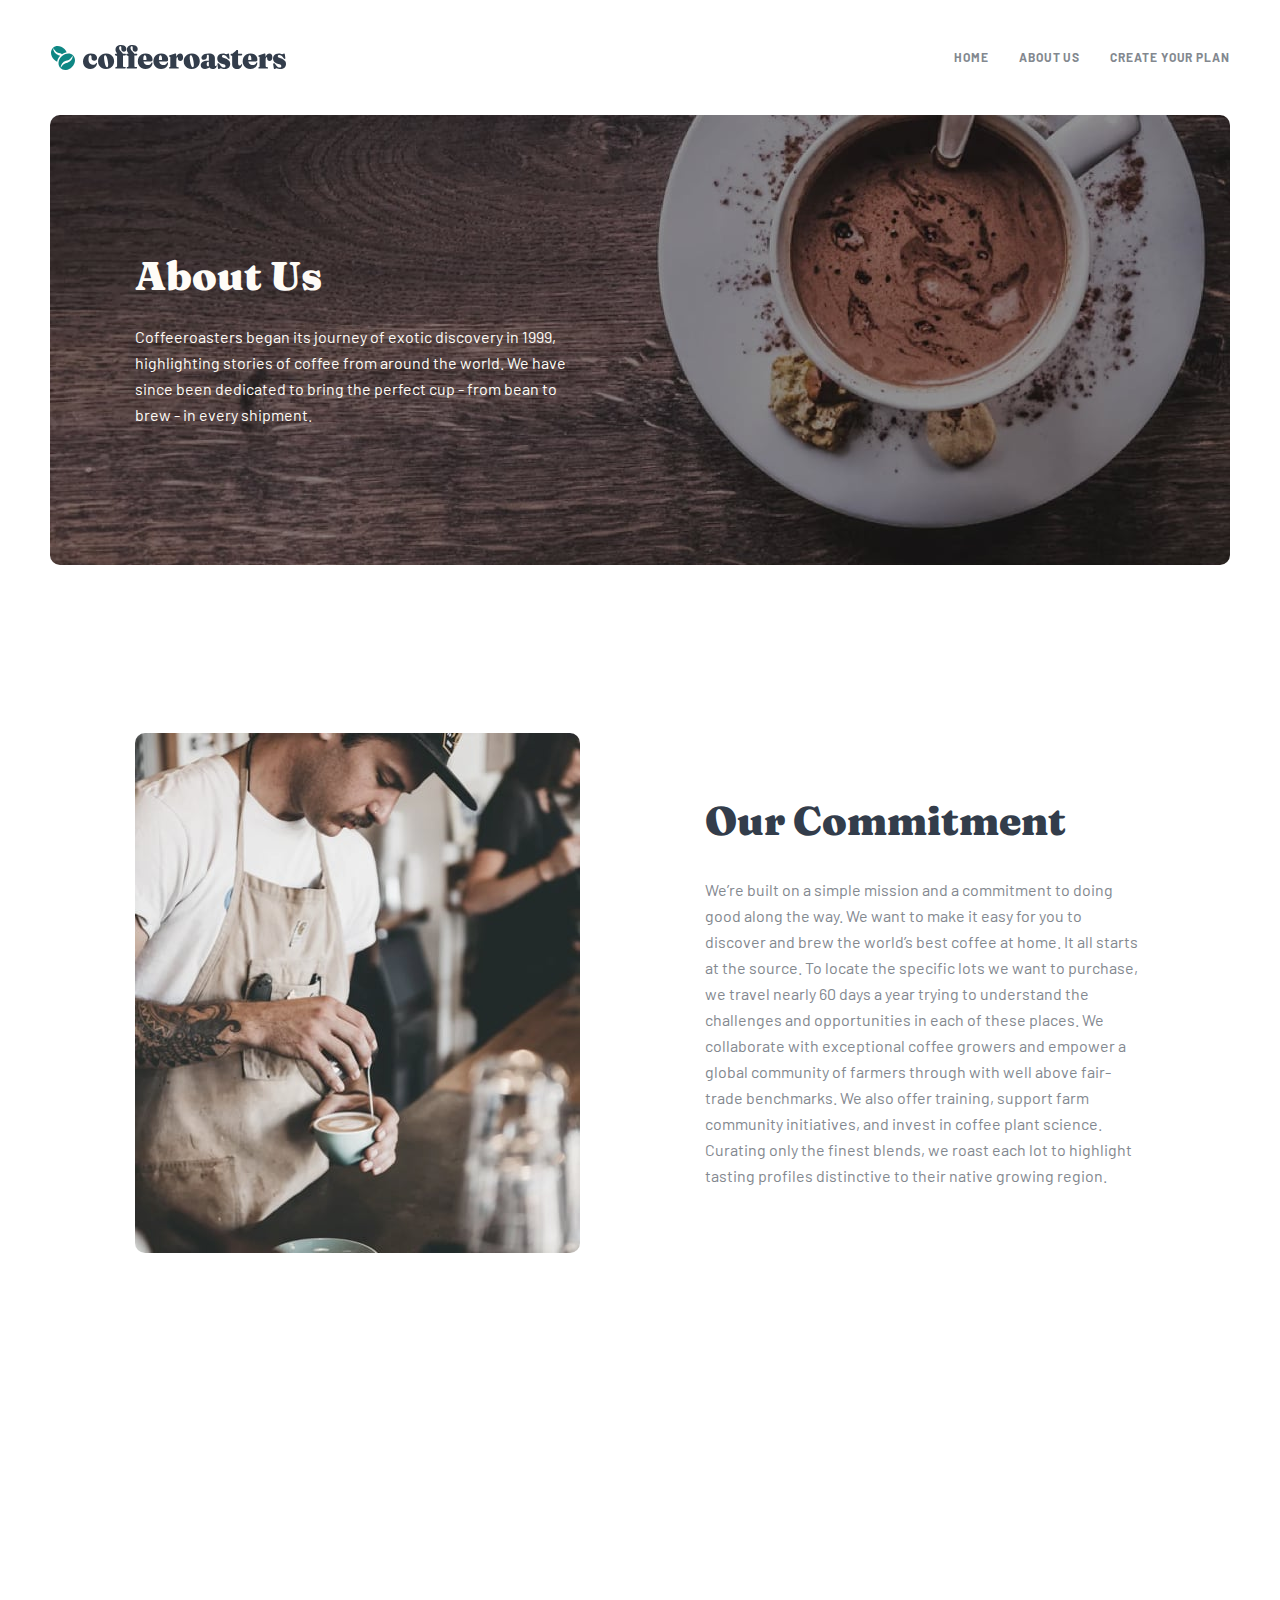
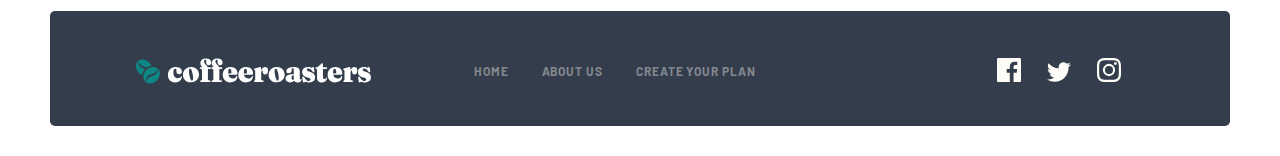
==== commit 15578567: "Cofeeroasters" ====
--- a/pages/about.html
+++ b/pages/about.html
@@ -90,7 +90,7 @@
         </div>
       </section>
 
-      <section class="quality-section">
+      <!-- <section class="quality-section">
         <div class="container">
           <div class="quality-content">
             <div class="quality-text">
@@ -111,9 +111,9 @@
             />
           </div>
         </div>
-      </section>
-
-      <section class="headquarters">
+      </section> -->
+
+      <!-- <section class="headquarters">
         <div class="container headquarters__box">
           <div class="cards">
             <div class="cards__box">
@@ -150,7 +150,7 @@
             </div>
           </div>
         </div>
-      </section>
+      </section> -->
     </main>
 
     <div class="container">
--- a/css/main.css
+++ b/css/main.css
@@ -118,6 +118,7 @@
 .about__header {
   background-image: url(../img/about/desktop/image-hero-whitecup.jpg);
   background-size: cover;
+  background-position: center;
   padding: 137px 85px;
   border-radius: 10px;
 }
@@ -150,8 +151,13 @@
 }
 
 .commitment-section__picture {
-  width: 445px;
+  max-width: 445px;
   border-radius: 10px;
+}
+
+.commitment-text__title {
+  font-size: 32px;
+  line-height: 40px;
 }
 
 .commitment-text__title {
@@ -257,6 +263,62 @@
   list-style: circle;
 }
 
+@media screen and (max-width: 980px) {
+  .commitment-text__title {
+    font-size: 30px;
+    line-height: 38px;
+  }
+  .commitment-text__description {
+    font-size: 14px;
+    line-height: 24px;
+  }
+  .commitment-content {
+    gap: 69px;
+    padding: 0;
+  }
+}
+@media screen and (max-width: 769px) {
+  .commitment-content {
+    flex-direction: column;
+  }
+  .commitment-text__title {
+    text-align: center;
+  }
+}
+@media screen and (max-width: 550px) {
+  .about__header__active__title {
+    font-size: 32px;
+    line-height: 40px;
+    text-align: center;
+  }
+  .about__header__active__description {
+    font-size: 15px;
+    line-height: 25px;
+  }
+  .about__header {
+    background-image: url(../img/about/mobile/bg-header.jpg);
+    padding: 111px 24px 87px 24px;
+  }
+  .about__header__active__description {
+    text-align: center;
+  }
+}
+@media screen and (max-width: 500px) {
+  .commitment-section {
+    margin: 0 25px;
+  }
+  .commitment-section__picture {
+    max-width: 380px;
+  }
+}
+@media screen and (max-width: 400px) {
+  .commitment-section {
+    margin: 0 25px;
+  }
+  .commitment-section__picture {
+    max-width: 300px;
+  }
+}
 .header-menu {
   display: flex;
   justify-content: space-between;
@@ -745,6 +807,9 @@
   .logo-footer {
     flex-direction: column;
   }
+  footer {
+    padding: 47px 50px;
+  }
 }
 @media screen and (max-width: 660px) {
   .header-menu__links {
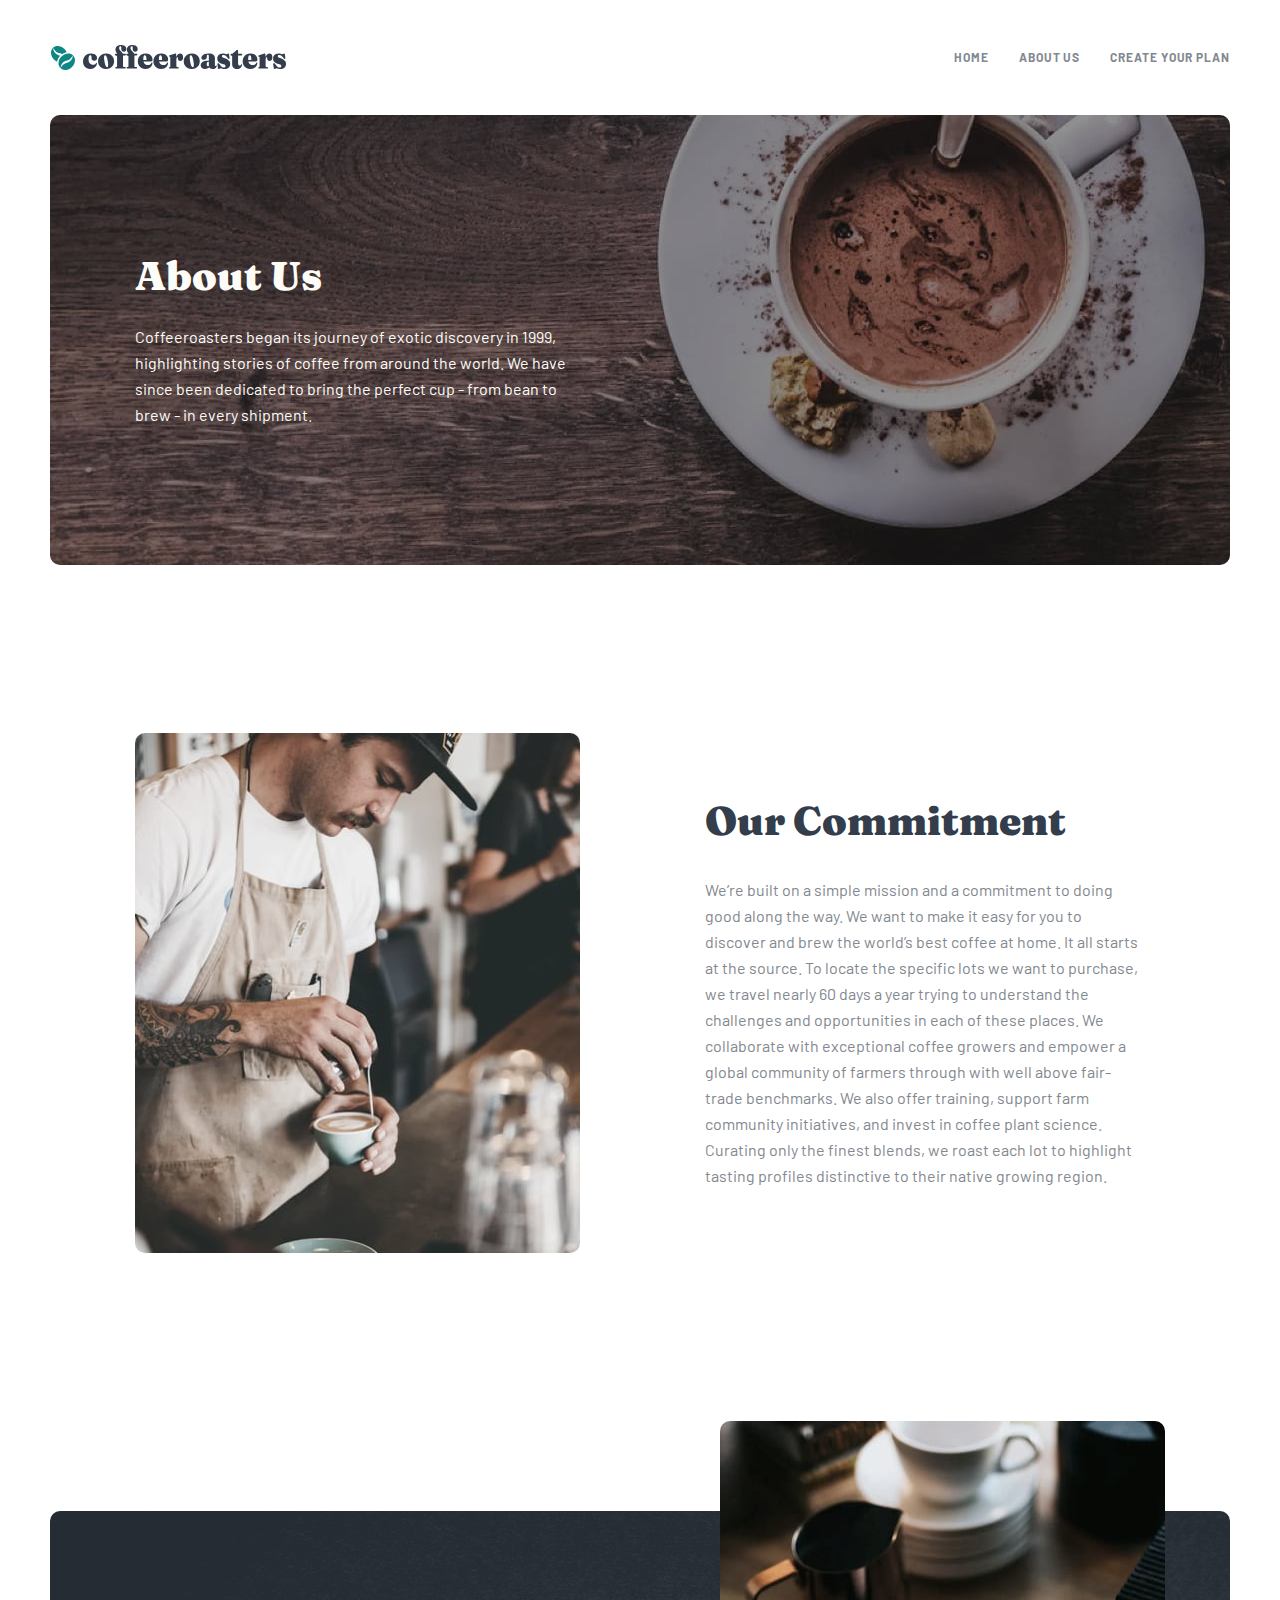
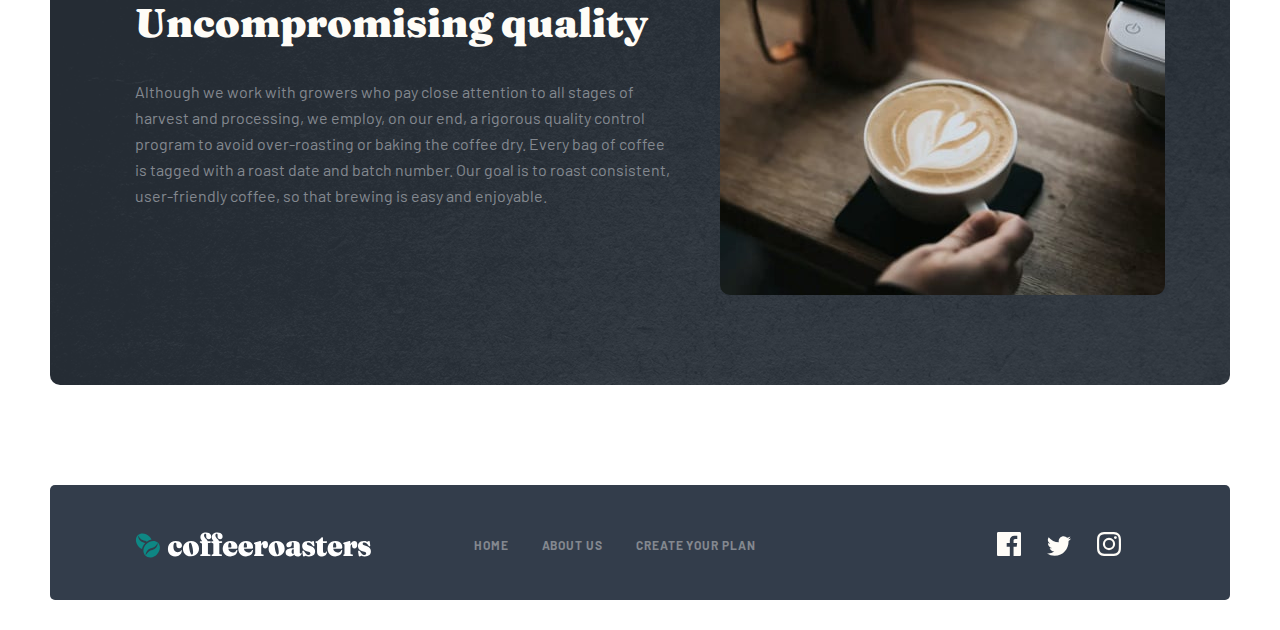
==== commit 9d19b06a: "Cofeeroasters" ====
--- a/pages/about.html
+++ b/pages/about.html
@@ -90,7 +90,7 @@
         </div>
       </section>
 
-      <!-- <section class="quality-section">
+      <section class="quality-section">
         <div class="container">
           <div class="quality-content">
             <div class="quality-text">
@@ -111,7 +111,7 @@
             />
           </div>
         </div>
-      </section> -->
+      </section>
 
       <!-- <section class="headquarters">
         <div class="container headquarters__box">
--- a/css/main.css
+++ b/css/main.css
@@ -263,6 +263,23 @@
   list-style: circle;
 }
 
+@media screen and (max-width: 1200px) {
+  .quality-content {
+    flex-direction: column;
+    padding: 176px 85px 50px 85px;
+    text-align: center;
+    align-items: center;
+  }
+  .quality-content__picture {
+    top: -250px;
+    max-width: 372px;
+    left: auto;
+    right: auto;
+  }
+  .commitment-content {
+    margin-bottom: 400px;
+  }
+}
 @media screen and (max-width: 980px) {
   .commitment-text__title {
     font-size: 30px;
@@ -271,6 +288,7 @@
   .commitment-text__description {
     font-size: 14px;
     line-height: 24px;
+    text-align: center;
   }
   .commitment-content {
     gap: 69px;
@@ -283,6 +301,14 @@
   }
   .commitment-text__title {
     text-align: center;
+  }
+  .quality-text__title {
+    font-size: 30px;
+    line-height: 40px;
+  }
+  .quality-text__description {
+    font-size: 14px;
+    line-height: 24px;
   }
 }
 @media screen and (max-width: 550px) {
@@ -311,12 +337,33 @@
     max-width: 380px;
   }
 }
+@media screen and (max-width: 480px) {
+  .quality-content__picture {
+    max-width: 272px;
+    top: -150px;
+  }
+}
 @media screen and (max-width: 400px) {
   .commitment-section {
     margin: 0 25px;
   }
   .commitment-section__picture {
     max-width: 300px;
+  }
+  .commitment-content {
+    margin-bottom: 150px;
+  }
+  .quality-content__picture {
+    max-width: 180px;
+    top: -80px;
+  }
+  .quality-text__title {
+    font-size: 22px;
+    line-height: 25px;
+  }
+  .quality-text__description {
+    font-size: 10px;
+    line-height: 20px;
   }
 }
 .header-menu {
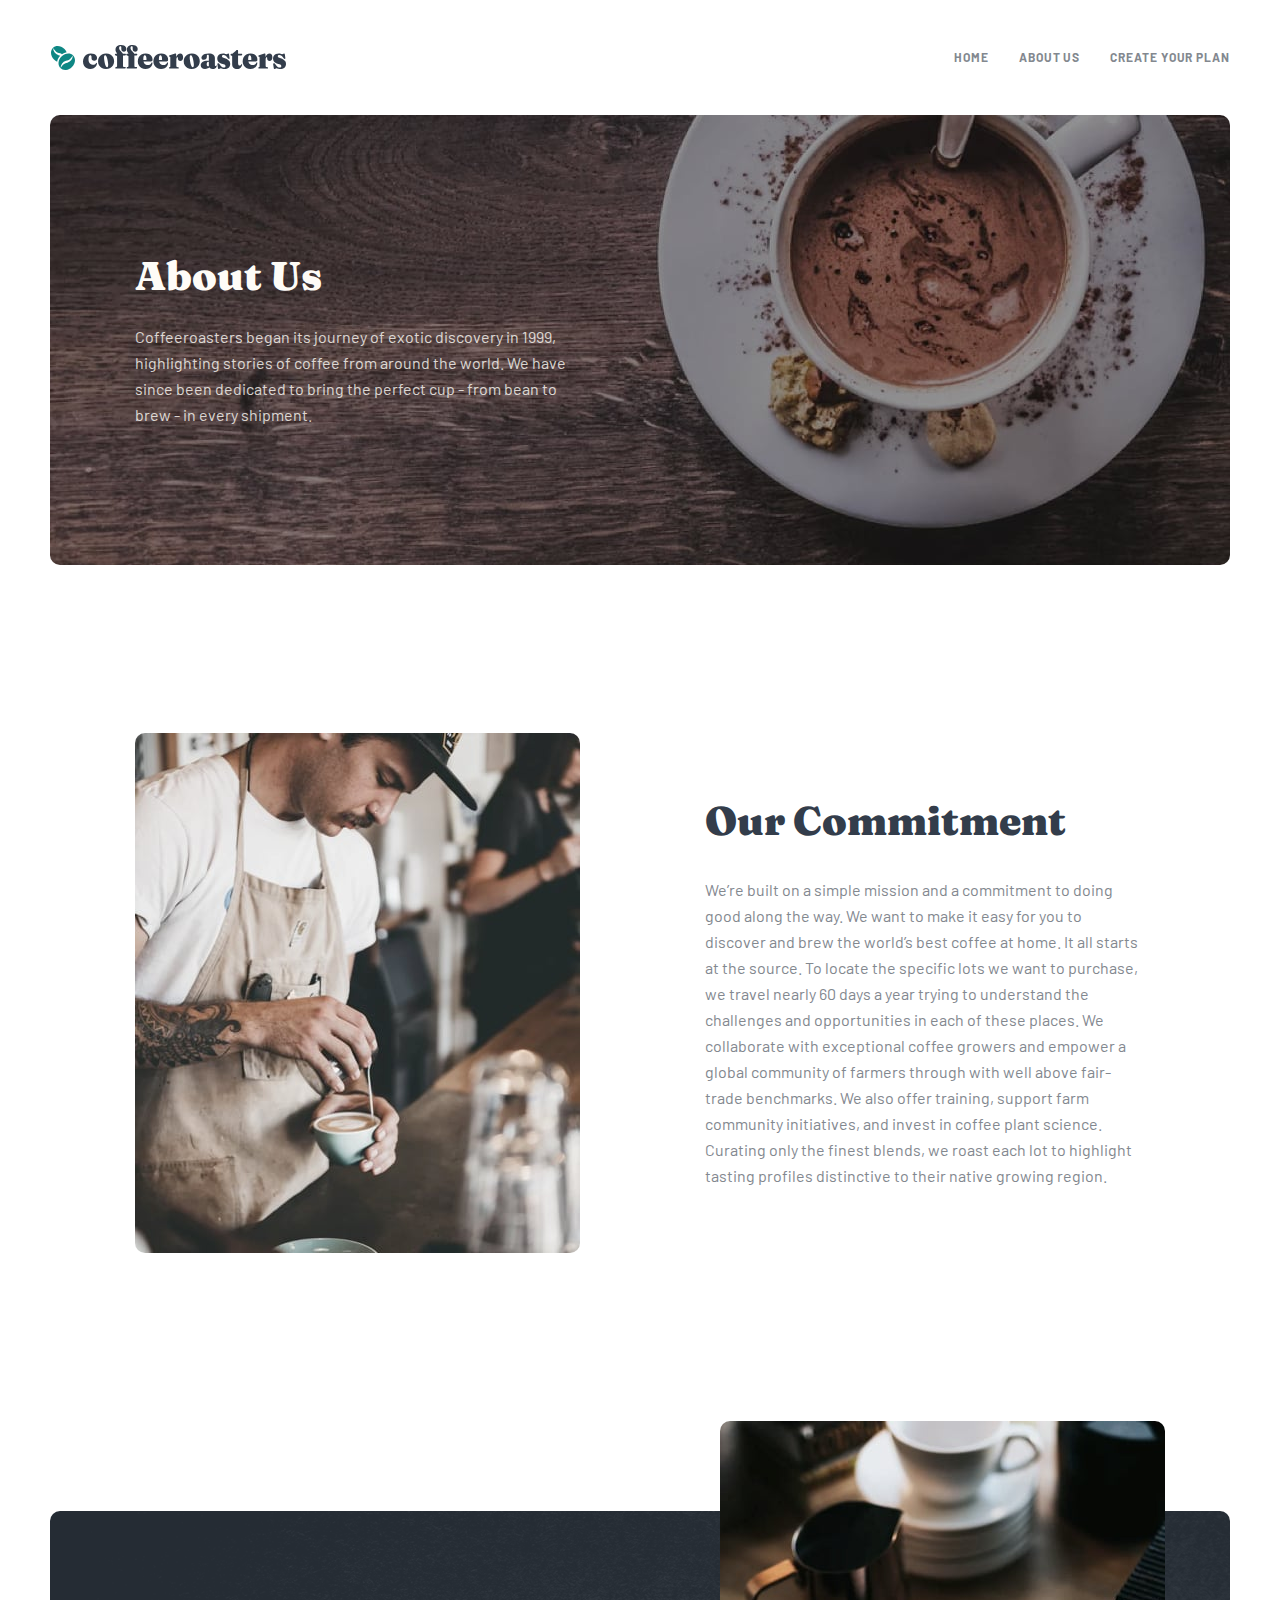
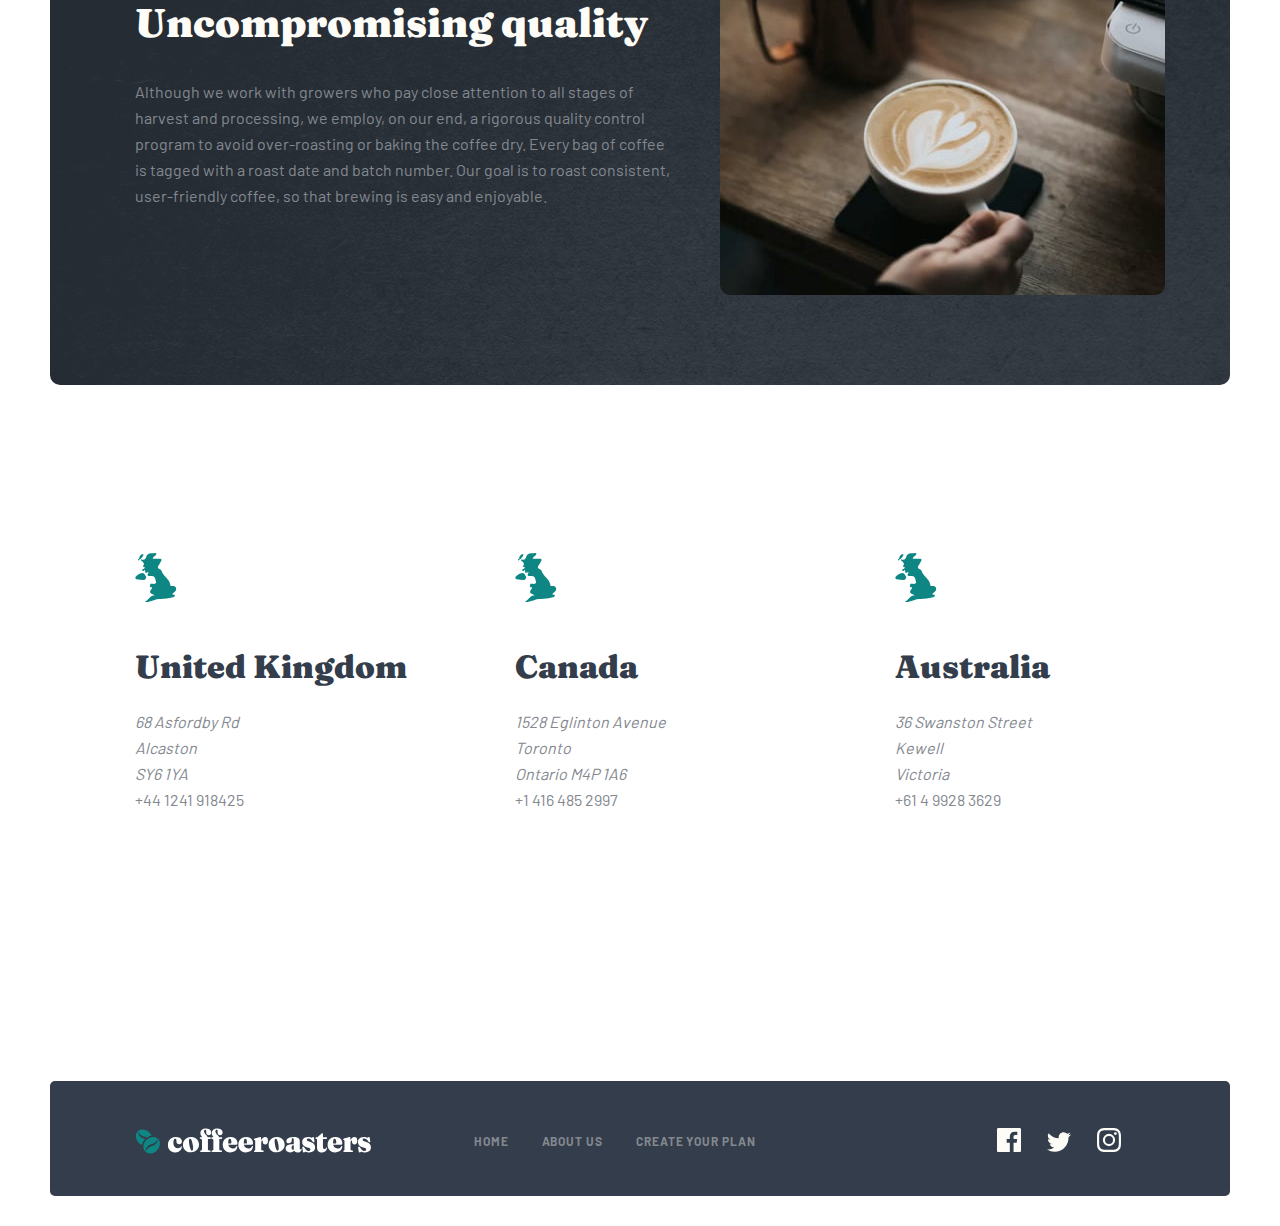
==== commit d35ad2dc: "Cofeeroasters" ====
--- a/pages/about.html
+++ b/pages/about.html
@@ -113,7 +113,7 @@
         </div>
       </section>
 
-      <!-- <section class="headquarters">
+      <section class="headquarters">
         <div class="container headquarters__box">
           <div class="cards">
             <div class="cards__box">
@@ -150,7 +150,7 @@
             </div>
           </div>
         </div>
-      </section> -->
+      </section>
     </main>
 
     <div class="container">
@@ -165,12 +165,12 @@
           </a>
 
           <ul class="footer-menu">
-            <li class="footer-menu__list"><a href="./index.html">HOME</a></li>
+            <li class="footer-menu__list"><a href="../index.html">HOME</a></li>
             <li class="footer-menu__list">
-              <a href="./pages/about.html">ABOUT US</a>
+              <a href="../pages/about.html">ABOUT US</a>
             </li>
             <li class="footer-menu__list">
-              <a href="./pages/plan.html">CREATE YOUR PLAN</a>
+              <a href="../pages/plan.html">CREATE YOUR PLAN</a>
             </li>
           </ul>
         </div>
--- a/css/main.css
+++ b/css/main.css
@@ -295,6 +295,21 @@
     padding: 0;
   }
 }
+@media screen and (max-width: 800px) {
+  .cards {
+    gap: 50px;
+  }
+  .headquarters__box {
+    padding-left: 50px;
+    text-align: center;
+  }
+  .cards__box {
+    display: flex;
+    flex-direction: column;
+    justify-content: center;
+    align-items: center;
+  }
+}
 @media screen and (max-width: 769px) {
   .commitment-content {
     flex-direction: column;
@@ -309,6 +324,22 @@
   .quality-text__description {
     font-size: 14px;
     line-height: 24px;
+  }
+}
+@media screen and (max-width: 650px) {
+  .cards {
+    flex-direction: column;
+    gap: 95px;
+  }
+  .headquarters__box {
+    padding-left: 50px;
+    text-align: center;
+  }
+  .cards__box {
+    display: flex;
+    flex-direction: column;
+    justify-content: center;
+    align-items: center;
   }
 }
 @media screen and (max-width: 550px) {
@@ -364,6 +395,293 @@
   .quality-text__description {
     font-size: 10px;
     line-height: 20px;
+  }
+}
+.plan__header {
+  background-image: url(../img/plan/desktop/image-hero-blackcup.jpg);
+  background-size: cover;
+  padding: 134px 85px;
+  border-radius: 10px;
+}
+
+.about__header__active__description {
+  opacity: 80%;
+}
+
+.how-it-clone__content {
+  background-color: #333d4b;
+  background-image: url(../img/plan/desktop/bg-steps.png);
+  max-width: 1280px;
+  height: 653px;
+  padding: 100px 85px 99px 85px;
+  border-radius: 10px;
+}
+
+.steps-second-clone {
+  width: 65%;
+  max-width: 765px;
+  display: flex;
+  justify-content: space-between;
+  align-items: center;
+  height: 2px;
+  background-color: #fdd6ba;
+}
+.steps-second-clone .span__plan-page {
+  display: inline-block;
+  width: 31px;
+  height: 31px;
+  border-radius: 50%;
+  border: 2px solid #0e8784;
+  background-color: transparent;
+}
+
+.plan-page__content__boxes {
+  display: flex;
+}
+
+.plan-page__content__box h3 {
+  font-size: 32px;
+  line-height: 36px;
+  font-weight: 900;
+  font-family: "Fraunces";
+  color: #fefcf7;
+  max-width: 200px;
+  margin-top: 38px;
+  margin-bottom: 42px;
+}
+
+.plan-page__content__box p {
+  font-size: 16px;
+  line-height: 26px;
+  font-weight: 400;
+  font-family: "Barlow";
+  max-width: 250px;
+  color: #fefcf7;
+  opacity: 80%;
+}
+
+.how-it {
+  margin-top: 100px;
+  padding-bottom: 100px;
+}
+
+.steps {
+  width: 65%;
+  max-width: 765px;
+  display: flex;
+  justify-content: space-between;
+  align-items: center;
+  height: 2px;
+  background-color: #fdd6ba;
+}
+.steps span {
+  display: inline-block;
+  width: 31px;
+  height: 31px;
+  border-radius: 50%;
+  border: 2px solid #0e8784;
+  background-color: #fff;
+}
+
+.plan-page__content__boxes {
+  display: flex;
+  gap: 50px;
+  margin-top: 67px;
+  margin-bottom: 64px;
+}
+
+.selection-section {
+  display: flex;
+  justify-content: space-between;
+  padding: 20px;
+  gap: 120px;
+}
+
+.menu__active {
+  padding: 10px 0;
+  font-weight: 900;
+  font-family: "Fraunces";
+  font-size: 24px;
+  line-height: 32px;
+  color: #83888f;
+  cursor: pointer;
+}
+
+.menu__active:hover {
+  color: #0e8784;
+}
+
+.menu__active:active {
+  color: #83888f;
+}
+
+.content h2 {
+  font-family: "Fraunces";
+  font-weight: 900;
+  font-size: 40px;
+  line-height: 48px;
+  color: #83888f;
+  margin-bottom: 56px;
+}
+
+.options {
+  display: flex;
+  justify-content: space-between;
+  margin-bottom: 88px;
+  gap: 23px;
+}
+
+.option {
+  background-color: #f3f3f3;
+  padding: 32px 28px 84px 28px;
+  border-radius: 8px;
+  cursor: pointer;
+}
+
+.option h3 {
+  font-family: "Fraunces";
+  font-size: 24px;
+  font-weight: 900;
+  line-height: 32px;
+  color: #333d4b;
+  margin-bottom: 24px;
+}
+
+.option p {
+  font-family: Barlow;
+  font-weight: 400;
+  font-size: 16px;
+  line-height: 26px;
+  color: #83888f;
+  max-width: 172px;
+}
+
+.option:hover {
+  background-color: #fdd6ba;
+}
+
+@media screen and (max-width: 1200px) {
+  .plan__header {
+    background-image: url(../img/plan/tablet/image-hero-blackcup.jpg);
+    padding: 127px 58px;
+  }
+}
+@media screen and (max-width: 1100px) {
+  .plan-page__content__boxes {
+    display: flex;
+    gap: 30px;
+    margin-top: 67px;
+    margin-bottom: 64px;
+  }
+  .plan-page__content__box h3 {
+    font-size: 25px;
+    line-height: 30px;
+  }
+  .plan-page__content__box p {
+    font-size: 14px;
+    line-height: 18px;
+  }
+}
+@media screen and (max-width: 980px) {
+  .plan-page__content__boxes {
+    display: flex;
+    gap: 15px;
+    margin-top: 67px;
+    margin-bottom: 64px;
+  }
+  .plan-page__content__box h3 {
+    font-size: 25px;
+    line-height: 30px;
+  }
+  .plan-page__content__box p {
+    font-size: 14px;
+    line-height: 18px;
+  }
+  .how-it-clone__content {
+    padding: 97px 39px 70px 40px;
+  }
+}
+@media screen and (max-width: 870px) {
+  .plan-page__content__box p {
+    max-width: 200px;
+  }
+}
+@media screen and (max-width: 830px) {
+  .how-it__content__boxes {
+    flex-direction: row;
+    text-align: center;
+    gap: 56px;
+  }
+}
+@media screen and (max-width: 800px) {
+  .plan__header {
+    background-image: url(../img/plan/tablet/image-hero-blackcup.jpg);
+    padding: 127px 58px;
+  }
+}
+@media screen and (max-width: 770px) {
+  .plan-page__content__box p {
+    max-width: 165px;
+  }
+}
+@media screen and (max-width: 680px) {
+  .plan-page__content__boxes {
+    flex-direction: column;
+  }
+  .plan-page__content__box {
+    display: flex;
+    flex-direction: column;
+    justify-content: center;
+    align-items: center;
+    text-align: center;
+  }
+  .steps-second-clone {
+    margin-left: auto;
+    margin-right: auto;
+  }
+  .how-it-clone__content {
+    height: 1200px;
+  }
+  .plan-page__content__boxes {
+    gap: 50px;
+  }
+  .how-it-clone__content {
+    background-image: url(../img/plan/mobile/bg-steps.png);
+    background-repeat: no-repeat;
+    background-size: cover;
+  }
+  .plan-page__content__box h3 {
+    max-width: 300px;
+  }
+  .plan-page__content__box p {
+    max-width: 350px;
+  }
+  .steps-second-clone {
+    display: none;
+  }
+}
+@media screen and (max-width: 560px) {
+  .plan__header {
+    background-image: url(../img/plan/mobile/image-hero-blackcup.jpg);
+    padding: 100px 24px;
+  }
+}
+@media screen and (max-width: 370px) {
+  .plan-page__content__box p {
+    max-width: 200px;
+  }
+}
+@media screen and (max-width: 390px) {
+  .how-it-clone__content {
+    height: 1300px;
+  }
+}
+@media screen and (max-width: 345px) {
+  .plan-page__content__box p {
+    max-width: 130px;
+  }
+  .how-it-clone__content {
+    height: 1450px;
   }
 }
 .header-menu {
